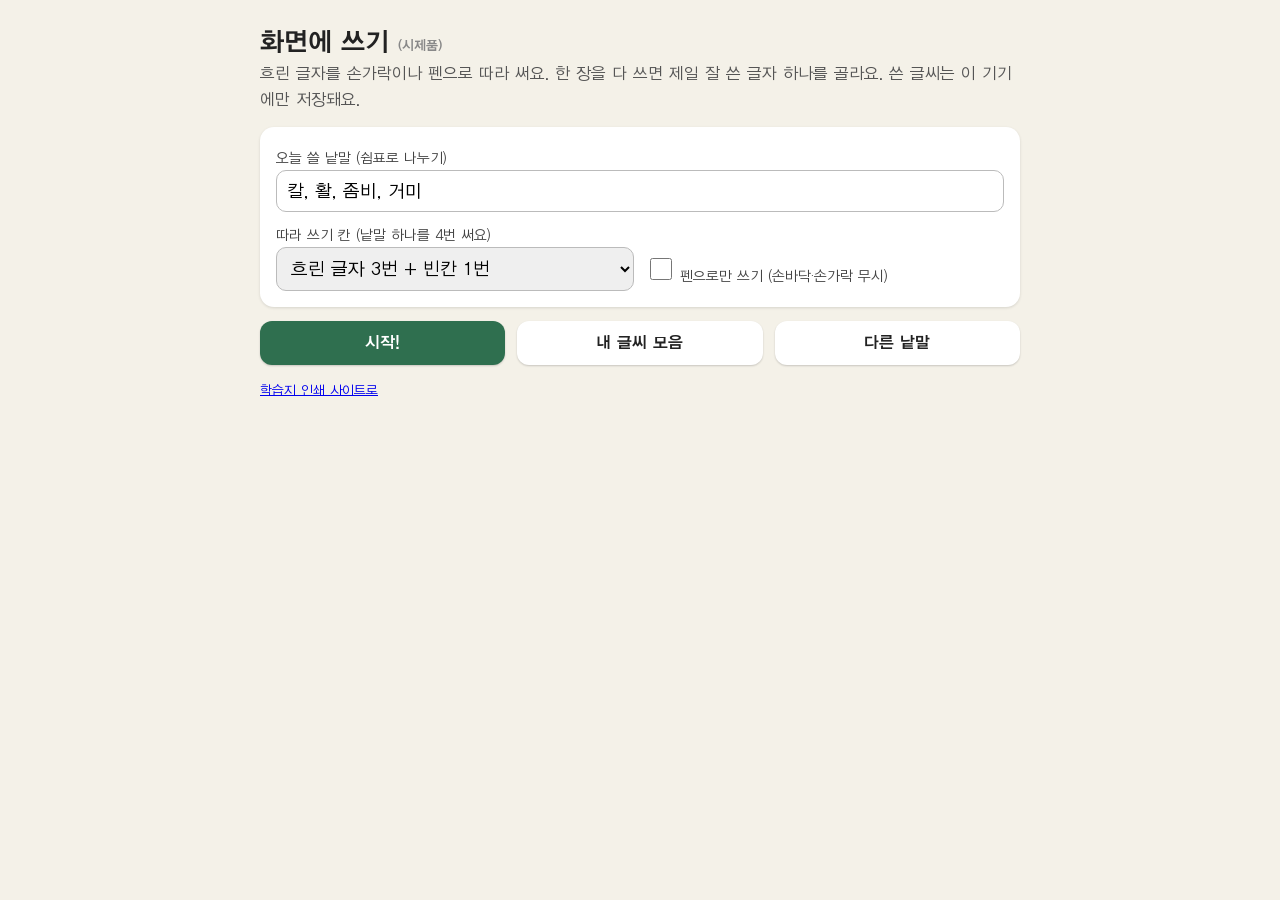
==== app/trace.html @ 3269d2a4 "학습지 업데이트 a54d63e" ====
<!doctype html>
<html lang="ko">
<head>
<meta charset="utf-8">
<meta name="viewport" content="width=device-width, initial-scale=1, maximum-scale=1, user-scalable=no, viewport-fit=cover">
<meta name="theme-color" content="#f4f1e8">
<title>글씨 연습장 - 화면에 쓰기</title>
<style>
  @font-face { font-family: 'Badasseugi'; src: url('../assets/fonts/HakgyoansimBadasseugi-L.ttf') format('truetype'); }
  @font-face { font-family: 'Bareun'; src: url('../assets/fonts/HakgyoansimBareondotum-R.ttf') format('truetype'); font-weight: 400; }
  @font-face { font-family: 'Bareun'; src: url('../assets/fonts/HakgyoansimBareondotum-B.ttf') format('truetype'); font-weight: 700; }

  :root {
    --bg: #f4f1e8; --paper: #fffdf8; --ink: #1f2a44; --line: #5b5b5b; --guide: #9db3c8;
    --trace: #cfcfcf; --accent: #2f6f4f; --accent-soft: #e3efe7; --warn: #c0612b;
    --trace-size: .792;
  }
  * { box-sizing: border-box; -webkit-tap-highlight-color: transparent; }
  html, body { margin: 0; height: 100%; background: var(--bg); color: #222;
               font-family: 'Bareun', 'Apple SD Gothic Neo', sans-serif; overscroll-behavior: none; }
  body { display: flex; flex-direction: column; user-select: none; -webkit-user-select: none; }
  button { font: inherit; border: 0; border-radius: 12px; padding: 10px 16px; background: #fff; color: #222;
           font-weight: 700; box-shadow: 0 1px 2px rgba(0,0,0,.18); cursor: pointer; min-height: 44px; }
  button.primary { background: var(--accent); color: #fff; }
  button.on { background: var(--warn); color: #fff; }
  button:disabled { opacity: .45; }
  [hidden] { display: none !important; }

  .bar { display: flex; align-items: center; gap: 10px; padding: 10px 14px; padding-top: max(10px, env(safe-area-inset-top)); }
  .bar .grow { flex: 1; min-width: 0; }
  .model { font-family: 'Badasseugi'; font-size: 30px; line-height: 1.1; white-space: nowrap; overflow: hidden; text-overflow: ellipsis; }
  @media (max-width: 520px) {
    .bar { gap: 6px; padding-left: 8px; padding-right: 8px; }
    .bar button { padding: 8px 10px; font-size: 14px; }
    .model { font-size: 22px; }
    .prog { font-size: 12px; }
    .hint { font-size: 13px; }
  }
  .prog { font-size: 14px; color: #666; white-space: nowrap; }
  .hint { font-size: 15px; color: #555; }

  #stage { flex: 1; position: relative; min-height: 0; }
  #sheet { position: absolute; }
  .cell { position: absolute; background: var(--paper); box-shadow: inset 0 0 0 2px var(--line); }
  .cell::before, .cell::after { content: ''; position: absolute; pointer-events: none; }
  .cell::before { left: 50%; top: 0; bottom: 0; border-left: 1.5px dashed var(--guide); }
  .cell::after  { top: 50%; left: 0; right: 0; border-top: 1.5px dashed var(--guide); }
  .cell .ch { position: absolute; inset: 0; display: flex; align-items: center; justify-content: center;
              font-family: 'Badasseugi'; color: var(--trace); line-height: 1; }
  #ink { position: absolute; touch-action: none; }
  #stage.erase #ink { cursor: crosshair; }

  /* 겹쳐 뜨는 화면 (시작, 고르기, 다 했다, 모음) */
  .screen { position: fixed; inset: 0; background: var(--bg); overflow: auto; padding: 22px 18px 40px; z-index: 10; }
  .screen .inner { max-width: 760px; margin: 0 auto; }
  .screen h1 { font-size: 26px; margin: 6px 0 6px; }
  .screen p { color: #555; line-height: 1.6; margin: 0 0 14px; }
  .card { background: #fff; border-radius: 14px; padding: 16px; margin-bottom: 14px; box-shadow: 0 1px 3px rgba(0,0,0,.12); }
  .card label { display: block; font-size: 14px; margin: 8px 0 4px; color: #444; }
  .card input[type=text], .card select { width: 100%; font: inherit; font-size: 18px; padding: 10px; border: 1px solid #bbb; border-radius: 10px; }
  .row { display: flex; gap: 12px; flex-wrap: wrap; align-items: center; }
  .row > * { flex: 1; min-width: 140px; }
  .check { display: flex; align-items: center; gap: 8px; font-size: 16px; }
  .check input { width: 22px; height: 22px; }

  .thumbs { display: flex; flex-wrap: wrap; gap: 10px; }
  .thumb { position: relative; background: #fff; border-radius: 10px; padding: 6px; box-shadow: 0 1px 3px rgba(0,0,0,.15); cursor: pointer; }
  .thumb canvas { display: block; }
  .thumb.chosen { outline: 4px solid var(--warn); }
  .thumb .cap { font-size: 12px; color: #777; text-align: center; margin-top: 4px; }
  .wordgroup { margin-bottom: 14px; }
  .wordgroup h3 { font-size: 16px; margin: 0 0 8px; }

  .big { display: flex; justify-content: center; margin: 10px 0 18px; position: relative; }
  .stamp { display: inline-block; border: 4px solid var(--warn); color: var(--warn); border-radius: 50%;
           padding: 14px 18px; font-size: 22px; font-weight: 700; transform: rotate(-8deg); }
  .center { text-align: center; }
  .muted { color: #888; font-size: 13px; }
</style>
</head>
<body>

<header class="bar">
  <button id="btnHome" aria-label="처음으로">☰</button>
  <div class="grow">
    <div class="model" id="model"></div>
  </div>
  <div class="prog" id="prog"></div>
  <button id="btnUndo">되돌리기</button>
  <button id="btnErase">지우개</button>
</header>

<main id="stage">
  <div id="sheet"></div>
  <canvas id="ink"></canvas>
</main>

<footer class="bar">
  <div class="grow hint" id="hint">흐린 글자를 따라 써 봐요.</div>
  <button class="primary" id="btnNext">다 썼어요 →</button>
</footer>

<!-- 시작 -->
<section class="screen" id="scrStart">
  <div class="inner">
    <h1>화면에 쓰기 <span class="muted">(시제품)</span></h1>
    <p>흐린 글자를 손가락이나 펜으로 따라 써요. 한 장을 다 쓰면 제일 잘 쓴 글자 하나를 골라요. 쓴 글씨는 이 기기에만 저장돼요.</p>
    <div class="card">
      <label for="inWords">오늘 쓸 낱말 (쉼표로 나누기)</label>
      <input type="text" id="inWords">
      <div class="row" style="margin-top:8px">
        <div>
          <label for="inStep">따라 쓰기 칸 (낱말 하나를 4번 써요)</label>
          <select id="inStep">
            <option value="3">흐린 글자 3번 + 빈칸 1번</option>
            <option value="2">흐린 글자 2번 + 빈칸 2번</option>
            <option value="1">흐린 글자 1번 + 빈칸 3번</option>
            <option value="0">모두 빈칸</option>
          </select>
        </div>
        <div>
          <label>&nbsp;</label>
          <label class="check"><input type="checkbox" id="inPenOnly"> 펜으로만 쓰기 (손바닥·손가락 무시)</label>
        </div>
      </div>
    </div>
    <div class="row">
      <button class="primary" id="btnStart">시작!</button>
      <button id="btnShowCol">내 글씨 모음</button>
      <button id="btnOtherWords">다른 낱말</button>
    </div>
    <p class="muted" style="margin-top:16px"><a href="../index.html">학습지 인쇄 사이트로</a></p>
  </div>
</section>

<!-- 고르기 -->
<section class="screen" id="scrPick" hidden>
  <div class="inner">
    <h1>제일 잘 쓴 글자는?</h1>
    <p>오늘 쓴 글자 중에서 제일 마음에 드는 글자 하나를 눌러요.</p>
    <div id="pickList"></div>
    <div class="row"><button id="btnBackToWrite">더 쓸래요</button></div>
  </div>
</section>

<!-- 다 했다 -->
<section class="screen" id="scrDone" hidden>
  <div class="inner center">
    <h1>다 했다!</h1>
    <div class="big"><canvas id="bigBest"></canvas></div>
    <p id="doneMsg"></p>
    <div class="row">
      <button class="primary" id="btnAgain">한 장 더</button>
      <button id="btnShowCol2">내 글씨 모음</button>
    </div>
  </div>
</section>

<!-- 모음 -->
<section class="screen" id="scrCol" hidden>
  <div class="inner">
    <h1>내 글씨 모음</h1>
    <p id="colMsg">한 장을 다 쓰고 고른 글자가 여기에 모여요.</p>
    <div class="thumbs" id="colList"></div>
    <div class="row" style="margin-top:18px"><button id="btnColBack">돌아가기</button></div>
  </div>
</section>

<script src="../data/words/game.js"></script>
<script src="trace.js"></script>
</body>
</html>
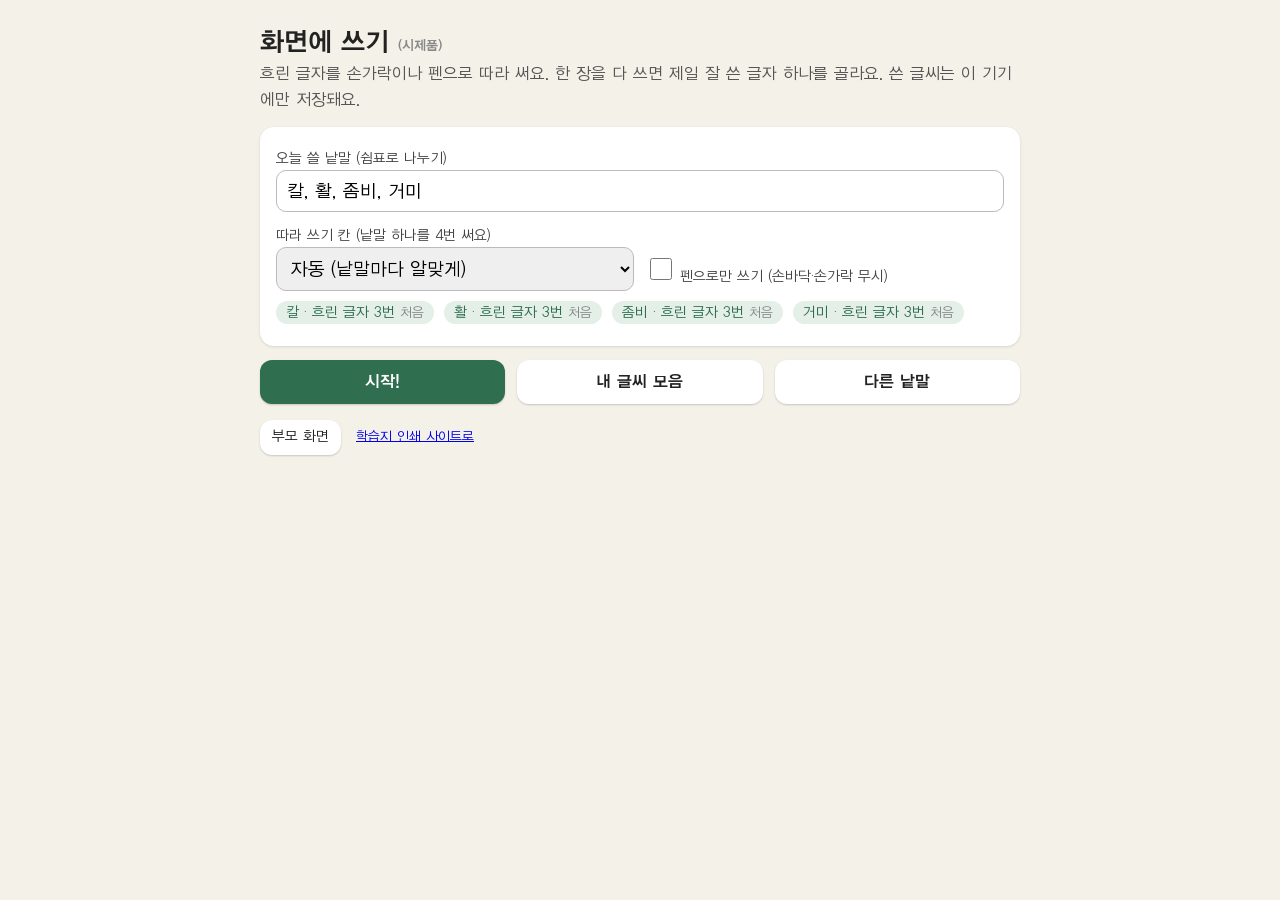
==== commit 1c25c7d9: "학습지 업데이트 8bf7c2d" ====
--- a/app/trace.html
+++ b/app/trace.html
@@ -75,6 +75,20 @@
   .stamp { display: inline-block; border: 4px solid var(--warn); color: var(--warn); border-radius: 50%;
            padding: 14px 18px; font-size: 22px; font-weight: 700; transform: rotate(-8deg); }
   .center { text-align: center; }
+  button.small { min-height: 34px; padding: 6px 12px; font-size: 14px; font-weight: 400; }
+  .chip { display: inline-block; background: var(--accent-soft); color: var(--accent); border-radius: 20px; padding: 4px 10px; margin: 0 4px 6px 0; font-size: 14px; }
+  .levelup { background: #fff4d6; border-radius: 12px; padding: 12px; color: #6b4b00; font-weight: 700; line-height: 1.7; }
+  h2.sub { font-size: 17px; margin: 18px 0 8px; }
+  .stats { display: flex; gap: 10px; }
+  .stats > div { flex: 1; background: var(--accent-soft); border-radius: 12px; padding: 10px; text-align: center; }
+  .stats b { font-size: 28px; color: var(--accent); }
+  .stats span { display: block; font-size: 12px; color: #666; margin-top: 2px; }
+  .warnline { color: var(--warn); margin: 10px 0 0; }
+  .ptable { width: 100%; border-collapse: collapse; font-size: 14px; }
+  .ptable th, .ptable td { border-bottom: 1px solid #eee; padding: 6px 4px; text-align: left; vertical-align: middle; }
+  .ptable th { color: #777; font-weight: 400; font-size: 12px; }
+  .ptable td.w { font-family: 'Badasseugi'; font-size: 20px; }
+  .ptable select { font: inherit; padding: 4px; border-radius: 8px; }
   .muted { color: #888; font-size: 13px; }
 </style>
 </head>
@@ -112,6 +126,7 @@
         <div>
           <label for="inStep">따라 쓰기 칸 (낱말 하나를 4번 써요)</label>
           <select id="inStep">
+            <option value="auto">자동 (낱말마다 알맞게)</option>
             <option value="3">흐린 글자 3번 + 빈칸 1번</option>
             <option value="2">흐린 글자 2번 + 빈칸 2번</option>
             <option value="1">흐린 글자 1번 + 빈칸 3번</option>
@@ -123,13 +138,14 @@
           <label class="check"><input type="checkbox" id="inPenOnly"> 펜으로만 쓰기 (손바닥·손가락 무시)</label>
         </div>
       </div>
+      <div id="stepPreview" style="margin-top:10px"></div>
     </div>
     <div class="row">
       <button class="primary" id="btnStart">시작!</button>
       <button id="btnShowCol">내 글씨 모음</button>
       <button id="btnOtherWords">다른 낱말</button>
     </div>
-    <p class="muted" style="margin-top:16px"><a href="../index.html">학습지 인쇄 사이트로</a></p>
+    <p class="muted" style="margin-top:16px"><button id="btnParent" class="small">부모 화면</button> &nbsp; <a href="../index.html">학습지 인쇄 사이트로</a></p>
   </div>
 </section>
 
@@ -149,6 +165,7 @@
     <h1>다 했다!</h1>
     <div class="big"><canvas id="bigBest"></canvas></div>
     <p id="doneMsg"></p>
+    <p id="levelMsg" class="levelup" hidden></p>
     <div class="row">
       <button class="primary" id="btnAgain">한 장 더</button>
       <button id="btnShowCol2">내 글씨 모음</button>
@@ -166,6 +183,40 @@
   </div>
 </section>
 
+<!-- 부모 확인 -->
+<section class="screen" id="scrGate" hidden>
+  <div class="inner center">
+    <h1>부모님 확인</h1>
+    <p>답을 넣어 주세요.</p>
+    <form id="gateForm" class="card" style="max-width:360px;margin:0 auto">
+      <div id="gateQ" style="font-size:30px;font-weight:700;margin-bottom:12px"></div>
+      <input type="number" id="gateIn" inputmode="numeric" style="width:100%;font-size:24px;padding:10px;border:1px solid #bbb;border-radius:10px;text-align:center">
+      <p id="gateMsg" style="color:#c0612b;min-height:1.4em;margin:8px 0"></p>
+      <div class="row"><button type="button" id="btnGateCancel">돌아가기</button><button type="submit" class="primary">확인</button></div>
+    </form>
+  </div>
+</section>
+
+<!-- 부모 화면 -->
+<section class="screen" id="scrParent" hidden>
+  <div class="inner">
+    <h1>부모 화면</h1>
+    <h2 class="sub">이번 주 (최근 7일)</h2>
+    <div class="card" id="pWeek"></div>
+    <h2 class="sub">낱말별 흐린 글자</h2>
+    <div class="card" id="pWords"></div>
+    <h2 class="sub">기록</h2>
+    <div class="card" id="pLog" style="overflow-x:auto"></div>
+    <h2 class="sub">설정</h2>
+    <div class="card">
+      <label class="check"><input type="checkbox" id="pPenOnly"> 펜으로만 쓰기 (손바닥·손가락 무시)</label>
+      <p class="muted" style="margin-top:10px">쓴 글씨와 기록은 이 기기의 브라우저에만 저장돼요. 브라우저 기록(사이트 데이터)을 지우면 함께 지워져요.</p>
+      <button id="btnWipe">기록 모두 지우기</button>
+    </div>
+    <div class="row"><button class="primary" id="btnParentBack">돌아가기</button></div>
+  </div>
+</section>
+
 <script src="../data/words/game.js"></script>
 <script src="trace.js"></script>
 </body>
